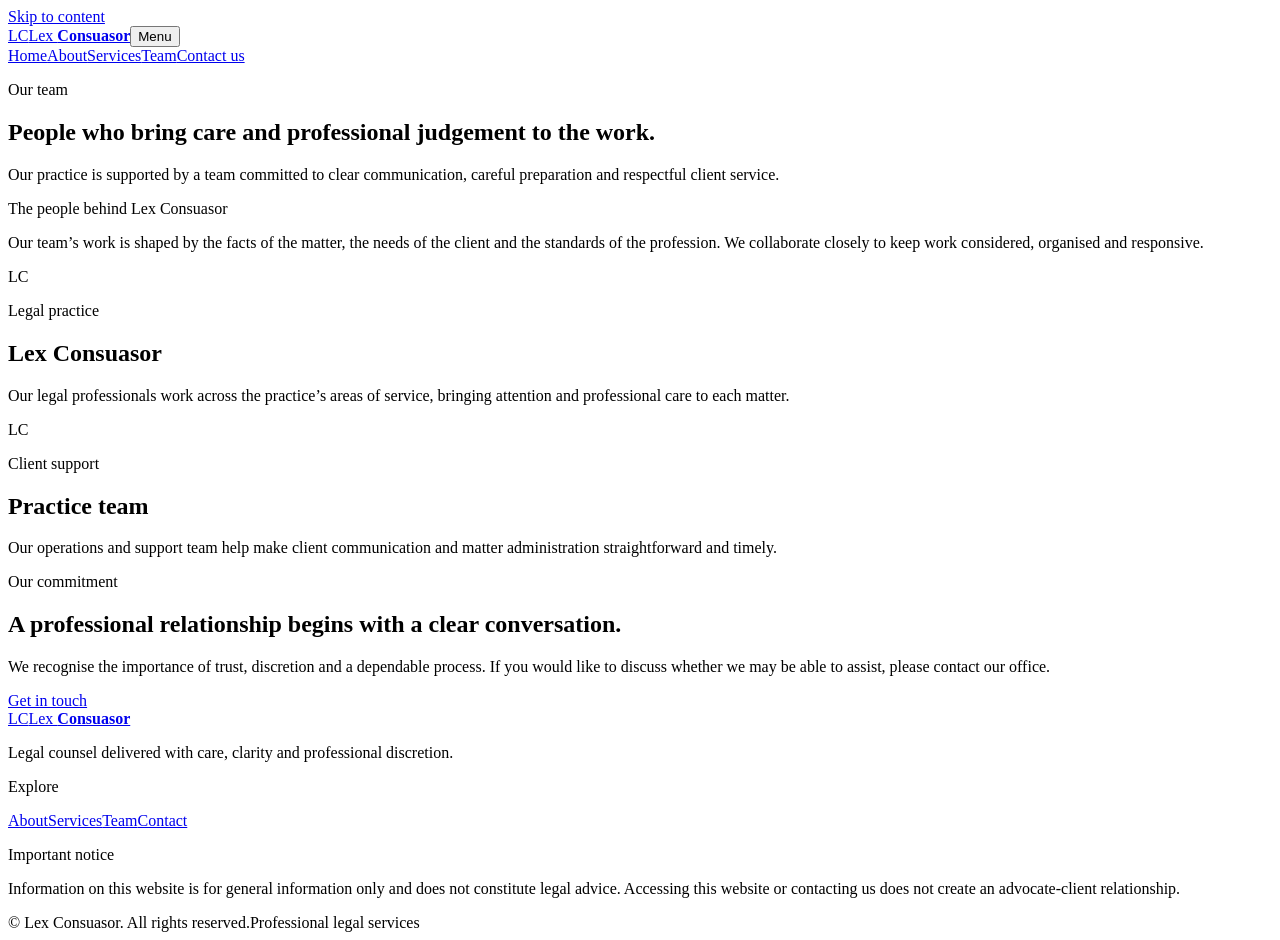
==== docs/team.html @ b461ad0e "Add files via upload" ====
<!doctype html>
<html lang="en">
  <head><meta charset="utf-8"><meta name="viewport" content="width=device-width, initial-scale=1"><meta name="description" content="The Lex Consuasor team."><title>Team | Lex Consuasor</title><link rel="preconnect" href="https://fonts.googleapis.com"><link rel="preconnect" href="https://fonts.gstatic.com" crossorigin><link href="https://fonts.googleapis.com/css2?family=DM+Sans:wght@400;500;600;700&family=Libre+Baskerville:wght@400;700&display=swap" rel="stylesheet"><link rel="stylesheet" href="assets/css/style.css"></head>
  <body><a class="skip-link" href="#main-content">Skip to content</a><header class="site-header"><div class="container header-inner"><a class="brand" href="index.html" aria-label="Lex Consuasor home"><span class="brand-mark">LC</span><span>Lex <strong>Consuasor</strong></span></a><button class="menu-toggle" type="button" aria-expanded="false" aria-controls="site-nav"><span></span><span></span><span></span><span class="sr-only">Menu</span></button><nav id="site-nav" class="site-nav" aria-label="Primary navigation"><a href="index.html">Home</a><a href="about.html">About</a><a href="services.html">Services</a><a class="active" aria-current="page" href="team.html">Team</a><a class="nav-contact" href="contact.html">Contact us</a></nav></div></header>
  <main id="main-content"><section class="page-hero"><div class="container narrow"><p class="eyebrow">Our team</p><h1>People who bring care and professional judgement to the work.</h1><p class="lede">Our practice is supported by a team committed to clear communication, careful preparation and respectful client service.</p></div></section><section class="section"><div class="container"><div class="team-intro"><p class="eyebrow">The people behind Lex Consuasor</p><p>Our team’s work is shaped by the facts of the matter, the needs of the client and the standards of the profession. We collaborate closely to keep work considered, organised and responsive.</p></div><div class="team-grid"><article class="team-card"><div class="team-monogram" aria-hidden="true">LC</div><div><p class="team-role">Legal practice</p><h2>Lex Consuasor</h2><p>Our legal professionals work across the practice’s areas of service, bringing attention and professional care to each matter.</p></div></article><article class="team-card"><div class="team-monogram" aria-hidden="true">LC</div><div><p class="team-role">Client support</p><h2>Practice team</h2><p>Our operations and support team help make client communication and matter administration straightforward and timely.</p></div></article></div></div></section><section class="section section-tint"><div class="container split-intro"><div><p class="eyebrow">Our commitment</p><h2>A professional relationship begins with a clear conversation.</h2></div><div><p>We recognise the importance of trust, discretion and a dependable process. If you would like to discuss whether we may be able to assist, please contact our office.</p><a class="button button-primary" href="contact.html">Get in touch</a></div></div></section></main>
  <footer class="site-footer"><div class="container footer-grid"><div><a class="brand brand-footer" href="index.html"><span class="brand-mark">LC</span><span>Lex <strong>Consuasor</strong></span></a><p class="footer-note">Legal counsel delivered with care, clarity and professional discretion.</p></div><div><p class="footer-label">Explore</p><a href="about.html">About</a><a href="services.html">Services</a><a href="team.html">Team</a><a href="contact.html">Contact</a></div><div><p class="footer-label">Important notice</p><p class="footer-note">Information on this website is for general information only and does not constitute legal advice. Accessing this website or contacting us does not create an advocate-client relationship.</p></div></div><div class="container footer-bottom"><span>© <span data-current-year></span> Lex Consuasor. All rights reserved.</span><span>Professional legal services</span></div></footer><script src="assets/js/main.js"></script></body>
</html>
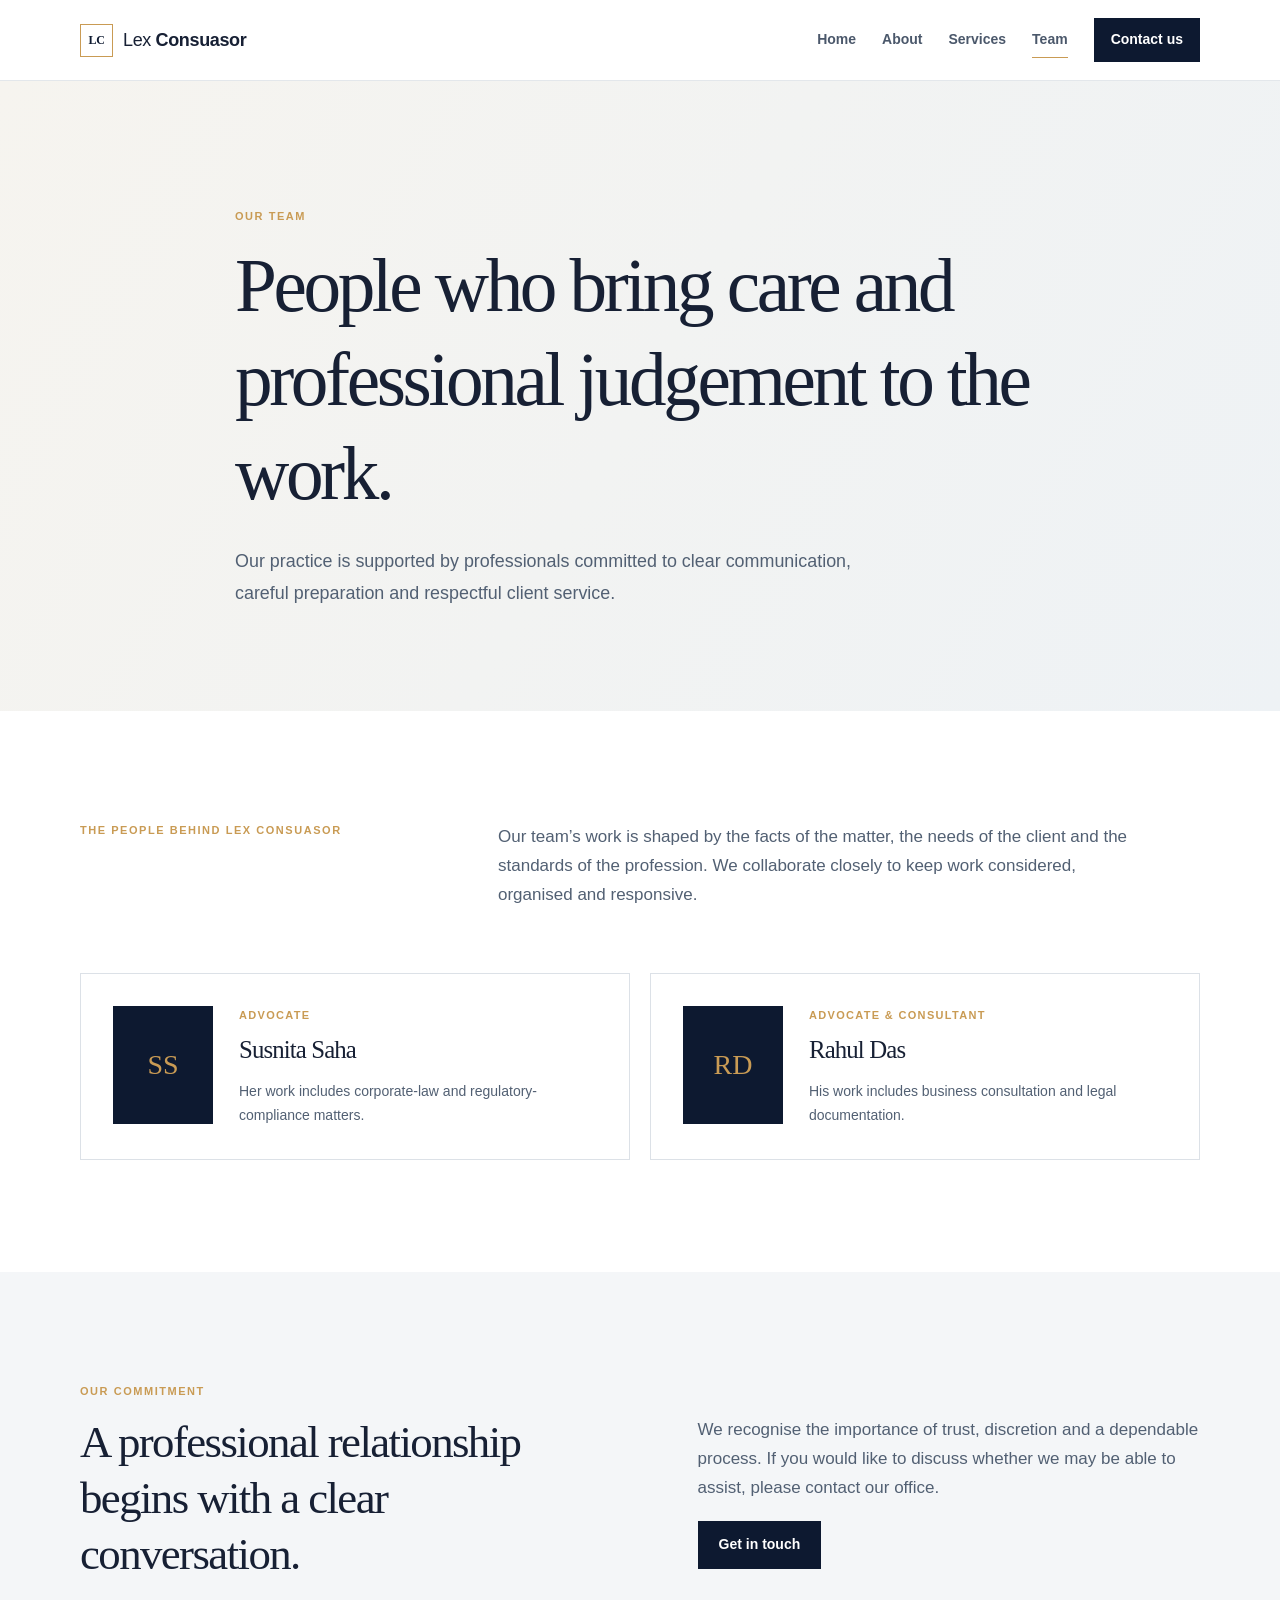
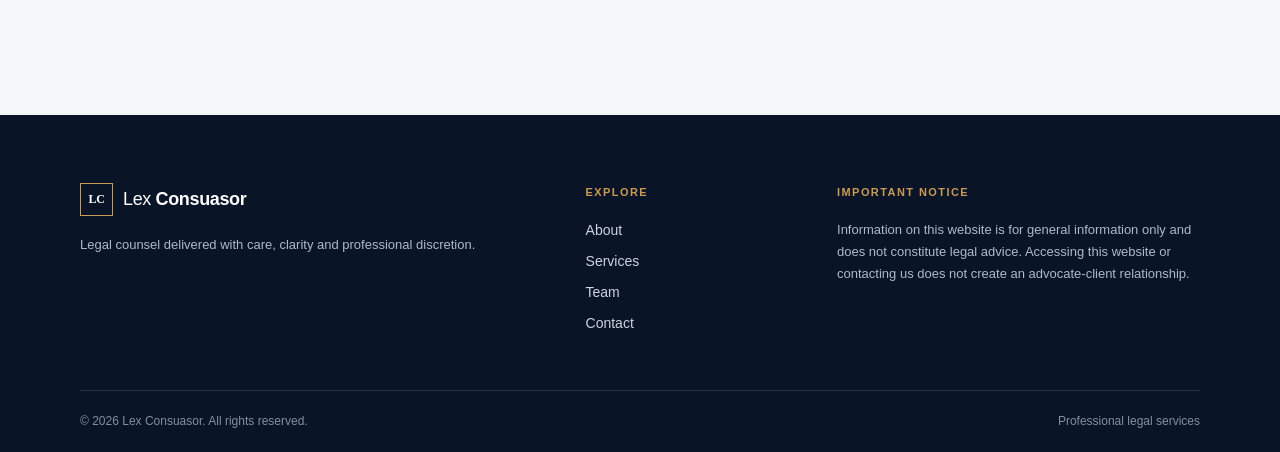
==== commit 960ca7ef: "Preserve team profiles in updated layout" ====
--- a/docs/team.html
+++ b/docs/team.html
@@ -1,7 +1,35 @@
 <!doctype html>
 <html lang="en">
-  <head><meta charset="utf-8"><meta name="viewport" content="width=device-width, initial-scale=1"><meta name="description" content="The Lex Consuasor team."><title>Team | Lex Consuasor</title><link rel="preconnect" href="https://fonts.googleapis.com"><link rel="preconnect" href="https://fonts.gstatic.com" crossorigin><link href="https://fonts.googleapis.com/css2?family=DM+Sans:wght@400;500;600;700&family=Libre+Baskerville:wght@400;700&display=swap" rel="stylesheet"><link rel="stylesheet" href="assets/css/style.css"></head>
-  <body><a class="skip-link" href="#main-content">Skip to content</a><header class="site-header"><div class="container header-inner"><a class="brand" href="index.html" aria-label="Lex Consuasor home"><span class="brand-mark">LC</span><span>Lex <strong>Consuasor</strong></span></a><button class="menu-toggle" type="button" aria-expanded="false" aria-controls="site-nav"><span></span><span></span><span></span><span class="sr-only">Menu</span></button><nav id="site-nav" class="site-nav" aria-label="Primary navigation"><a href="index.html">Home</a><a href="about.html">About</a><a href="services.html">Services</a><a class="active" aria-current="page" href="team.html">Team</a><a class="nav-contact" href="contact.html">Contact us</a></nav></div></header>
-  <main id="main-content"><section class="page-hero"><div class="container narrow"><p class="eyebrow">Our team</p><h1>People who bring care and professional judgement to the work.</h1><p class="lede">Our practice is supported by a team committed to clear communication, careful preparation and respectful client service.</p></div></section><section class="section"><div class="container"><div class="team-intro"><p class="eyebrow">The people behind Lex Consuasor</p><p>Our team’s work is shaped by the facts of the matter, the needs of the client and the standards of the profession. We collaborate closely to keep work considered, organised and responsive.</p></div><div class="team-grid"><article class="team-card"><div class="team-monogram" aria-hidden="true">LC</div><div><p class="team-role">Legal practice</p><h2>Lex Consuasor</h2><p>Our legal professionals work across the practice’s areas of service, bringing attention and professional care to each matter.</p></div></article><article class="team-card"><div class="team-monogram" aria-hidden="true">LC</div><div><p class="team-role">Client support</p><h2>Practice team</h2><p>Our operations and support team help make client communication and matter administration straightforward and timely.</p></div></article></div></div></section><section class="section section-tint"><div class="container split-intro"><div><p class="eyebrow">Our commitment</p><h2>A professional relationship begins with a clear conversation.</h2></div><div><p>We recognise the importance of trust, discretion and a dependable process. If you would like to discuss whether we may be able to assist, please contact our office.</p><a class="button button-primary" href="contact.html">Get in touch</a></div></div></section></main>
-  <footer class="site-footer"><div class="container footer-grid"><div><a class="brand brand-footer" href="index.html"><span class="brand-mark">LC</span><span>Lex <strong>Consuasor</strong></span></a><p class="footer-note">Legal counsel delivered with care, clarity and professional discretion.</p></div><div><p class="footer-label">Explore</p><a href="about.html">About</a><a href="services.html">Services</a><a href="team.html">Team</a><a href="contact.html">Contact</a></div><div><p class="footer-label">Important notice</p><p class="footer-note">Information on this website is for general information only and does not constitute legal advice. Accessing this website or contacting us does not create an advocate-client relationship.</p></div></div><div class="container footer-bottom"><span>© <span data-current-year></span> Lex Consuasor. All rights reserved.</span><span>Professional legal services</span></div></footer><script src="assets/js/main.js"></script></body>
+  <head>
+    <meta charset="utf-8">
+    <meta name="viewport" content="width=device-width, initial-scale=1">
+    <meta name="description" content="The people of Lex Consuasor.">
+    <title>Team | Lex Consuasor</title>
+    <link rel="preconnect" href="https://fonts.googleapis.com">
+    <link rel="preconnect" href="https://fonts.gstatic.com" crossorigin>
+    <link href="https://fonts.googleapis.com/css2?family=DM+Sans:wght@400;500;600;700&family=Libre+Baskerville:wght@400;700&display=swap" rel="stylesheet">
+    <link rel="stylesheet" href="assets/css/style.css">
+  </head>
+  <body>
+    <a class="skip-link" href="#main-content">Skip to content</a>
+    <header class="site-header">
+      <div class="container header-inner">
+        <a class="brand" href="index.html" aria-label="Lex Consuasor home"><span class="brand-mark">LC</span><span>Lex <strong>Consuasor</strong></span></a>
+        <button class="menu-toggle" type="button" aria-expanded="false" aria-controls="site-nav"><span></span><span></span><span></span><span class="sr-only">Menu</span></button>
+        <nav id="site-nav" class="site-nav" aria-label="Primary navigation">
+          <a href="index.html">Home</a><a href="about.html">About</a><a href="services.html">Services</a><a class="active" aria-current="page" href="team.html">Team</a><a class="nav-contact" href="contact.html">Contact us</a>
+        </nav>
+      </div>
+    </header>
+    <main id="main-content">
+      <section class="page-hero"><div class="container narrow"><p class="eyebrow">Our team</p><h1>People who bring care and professional judgement to the work.</h1><p class="lede">Our practice is supported by professionals committed to clear communication, careful preparation and respectful client service.</p></div></section>
+      <section class="section"><div class="container"><div class="team-intro"><p class="eyebrow">The people behind Lex Consuasor</p><p>Our team’s work is shaped by the facts of the matter, the needs of the client and the standards of the profession. We collaborate closely to keep work considered, organised and responsive.</p></div><div class="team-grid">
+        <article class="team-card"><div class="team-monogram" aria-hidden="true">SS</div><div><p class="team-role">Advocate</p><h2>Susnita Saha</h2><p>Her work includes corporate-law and regulatory-compliance matters.</p></div></article>
+        <article class="team-card"><div class="team-monogram" aria-hidden="true">RD</div><div><p class="team-role">Advocate &amp; consultant</p><h2>Rahul Das</h2><p>His work includes business consultation and legal documentation.</p></div></article>
+      </div></div></section>
+      <section class="section section-tint"><div class="container split-intro"><div><p class="eyebrow">Our commitment</p><h2>A professional relationship begins with a clear conversation.</h2></div><div><p>We recognise the importance of trust, discretion and a dependable process. If you would like to discuss whether we may be able to assist, please contact our office.</p><a class="button button-primary" href="contact.html">Get in touch</a></div></div></section>
+    </main>
+    <footer class="site-footer"><div class="container footer-grid"><div><a class="brand brand-footer" href="index.html"><span class="brand-mark">LC</span><span>Lex <strong>Consuasor</strong></span></a><p class="footer-note">Legal counsel delivered with care, clarity and professional discretion.</p></div><div><p class="footer-label">Explore</p><a href="about.html">About</a><a href="services.html">Services</a><a href="team.html">Team</a><a href="contact.html">Contact</a></div><div><p class="footer-label">Important notice</p><p class="footer-note">Information on this website is for general information only and does not constitute legal advice. Accessing this website or contacting us does not create an advocate-client relationship.</p></div></div><div class="container footer-bottom"><span>© <span data-current-year></span> Lex Consuasor. All rights reserved.</span><span>Professional legal services</span></div></footer>
+    <script src="assets/js/main.js"></script>
+  </body>
 </html>
--- a/docs/assets/css/style.css
+++ b/docs/assets/css/style.css
@@ -0,0 +1,72 @@
+:root {
+  --ink: #172034;
+  --navy: #0d1930;
+  --blue: #173a69;
+  --gold: #c99b54;
+  --mist: #f4f6f8;
+  --line: #dce1e7;
+  --copy: #526073;
+  --white: #fff;
+  --serif: "Libre Baskerville", Georgia, serif;
+  --sans: "DM Sans", Arial, sans-serif;
+}
+
+* { box-sizing: border-box; }
+html { scroll-behavior: smooth; }
+body { margin: 0; color: var(--ink); font: 400 16px/1.7 var(--sans); background: var(--white); }
+a { color: inherit; text-decoration: none; }
+button, input, textarea { font: inherit; }
+.container { width: min(1120px, calc(100% - 48px)); margin: 0 auto; }
+.narrow { max-width: 810px; }
+.sr-only { position: absolute; width: 1px; height: 1px; padding: 0; margin: -1px; overflow: hidden; clip: rect(0, 0, 0, 0); white-space: nowrap; border: 0; }
+.skip-link { position: absolute; left: 16px; top: -60px; z-index: 20; padding: 8px 14px; color: var(--white); background: var(--navy); border-radius: 4px; }
+.skip-link:focus { top: 12px; }
+
+.site-header { position: sticky; top: 0; z-index: 10; background: rgba(255,255,255,.97); border-bottom: 1px solid rgba(220,225,231,.8); backdrop-filter: blur(8px); }
+.header-inner { min-height: 80px; display: flex; align-items: center; justify-content: space-between; gap: 28px; }
+.brand { display: inline-flex; align-items: center; gap: 10px; font-size: 18px; font-weight: 500; letter-spacing: -.02em; white-space: nowrap; }
+.brand strong { font-weight: 700; }
+.brand-mark { display: grid; width: 33px; height: 33px; place-items: center; font: 700 12px/1 var(--serif); color: var(--navy); border: 1px solid var(--gold); }
+.site-nav { display: flex; align-items: center; gap: 26px; font-size: 14px; font-weight: 600; color: #4b586b; }
+.site-nav > a { position: relative; padding: 8px 0; }
+.site-nav > a:not(.nav-contact)::after { content: ""; position: absolute; left: 0; right: 0; bottom: 2px; height: 1px; background: var(--gold); transform: scaleX(0); transition: transform .2s; }
+.site-nav > a:hover::after, .site-nav > a.active:not(.nav-contact)::after { transform: scaleX(1); }
+.nav-contact { color: var(--white); padding: 10px 17px !important; background: var(--navy); transition: background .2s; }
+.nav-contact:hover, .nav-contact.active { background: var(--blue); }
+.menu-toggle { display: none; padding: 8px; background: none; border: 0; cursor: pointer; }
+.menu-toggle span:not(.sr-only) { display: block; width: 22px; height: 2px; margin: 4px 0; background: var(--navy); }
+
+h1, h2, h3, p { margin-top: 0; }
+h1, h2, h3 { font-family: var(--serif); font-weight: 400; line-height: 1.25; }
+h1 { max-width: 800px; margin-bottom: 25px; font-size: clamp(2.5rem, 6vw, 4.7rem); letter-spacing: -.045em; }
+h2 { margin-bottom: 20px; font-size: clamp(1.75rem, 3.8vw, 2.8rem); letter-spacing: -.035em; }
+h3 { margin-bottom: 12px; font-size: 1.35rem; }
+p { margin-bottom: 18px; color: var(--copy); }
+.lede { max-width: 660px; font-size: 1.12rem; line-height: 1.75; }
+.eyebrow { margin-bottom: 16px; color: var(--gold); font-size: 11px; font-weight: 700; letter-spacing: .14em; line-height: 1.3; text-transform: uppercase; }
+.text-link { display: inline-flex; align-items: center; gap: 8px; color: var(--blue); font-size: 14px; font-weight: 700; }
+.text-link span { font-size: 20px; line-height: .7; transition: transform .2s; }.text-link:hover span { transform: translateX(4px); }
+.button { display: inline-flex; justify-content: center; align-items: center; min-height: 48px; padding: 11px 21px; font-size: 14px; font-weight: 700; transition: background .2s, color .2s, transform .2s; }
+.button:hover { transform: translateY(-1px); }.button-primary { color: var(--white); background: var(--navy); }.button-primary:hover { background: var(--blue); }.button-light { color: var(--navy); background: var(--white); }.button-light:hover { background: #e8edf2; }
+
+.hero { padding: clamp(78px, 11vw, 140px) 0 clamp(78px, 10vw, 130px); background: linear-gradient(120deg, #f6f4ef 0%, #eef2f5 100%); }
+.hero-grid { display: grid; grid-template-columns: minmax(0, 1.35fr) minmax(280px, .65fr); align-items: end; gap: 60px; }
+.button-row { display: flex; flex-wrap: wrap; align-items: center; gap: 22px; margin-top: 34px; }
+.hero-panel { position: relative; padding: 36px; color: var(--white); background: var(--navy); overflow: hidden; }.hero-panel::after { content: ""; position: absolute; right: -62px; bottom: -80px; width: 220px; height: 220px; border: 1px solid rgba(201,155,84,.4); border-radius: 50%; }.panel-kicker { color: var(--gold); font-size: 11px; font-weight: 700; letter-spacing: .13em; text-transform: uppercase; }.hero-panel blockquote { position: relative; z-index: 1; margin: 22px 0 28px; font: 400 1.35rem/1.65 var(--serif); }.hero-panel p:last-child { position: relative; z-index: 1; margin: 0; color: #cfd7e2; font-size: 14px; }.panel-line { width: 42px; height: 1px; margin-bottom: 19px; background: var(--gold); }
+.section { padding: clamp(65px, 9vw, 112px) 0; }.section-tint { background: var(--mist); }.intro-section { padding-bottom: clamp(70px, 10vw, 130px); }.split-intro { display: grid; grid-template-columns: 1fr 1fr; gap: clamp(40px, 9vw, 150px); }.split-intro > div:last-child { padding-top: 32px; }.split-intro > div:last-child p { max-width: 510px; font-size: 17px; }
+.section-heading { display: flex; align-items: end; justify-content: space-between; gap: 30px; margin-bottom: 44px; }.section-heading h2 { margin-bottom: 0; }.service-grid { display: grid; grid-template-columns: repeat(3, 1fr); gap: 18px; }.service-card { padding: 31px; background: var(--white); border: 1px solid var(--line); }.number { display: block; margin-bottom: 44px; color: var(--gold); font-size: 12px; font-weight: 700; }.service-card p { margin-bottom: 0; font-size: 14px; }
+.values-section { background: var(--navy); }.values-section .eyebrow { color: var(--gold); }.values-grid { display: grid; grid-template-columns: repeat(3, 1fr); gap: 38px; margin-top: 42px; }.values-grid > div { padding-right: 28px; border-right: 1px solid rgba(255,255,255,.16); }.values-grid > div:last-child { border: 0; }.values-grid span { color: var(--gold); font-size: 12px; font-weight: 700; }.values-grid h3 { margin-top: 27px; color: var(--white); }.values-grid p { color: #b9c5d3; font-size: 14px; }
+.cta-section { padding: clamp(54px, 7vw, 83px) 0; background: var(--gold); }.cta-inner { display: flex; align-items: center; justify-content: space-between; gap: 35px; }.cta-section .eyebrow { color: var(--navy); }.cta-section h2 { margin-bottom: 12px; color: var(--navy); }.cta-section p:not(.eyebrow) { margin: 0; color: #3f3221; }
+
+.page-hero { padding: clamp(78px, 10vw, 132px) 0 clamp(64px, 8vw, 104px); background: linear-gradient(120deg, #f6f4ef 0%, #eef2f5 100%); }.page-hero .lede { margin-bottom: 0; }.service-list { max-width: 920px; }.service-list article { display: grid; grid-template-columns: 72px 1fr; gap: 26px; padding: 36px 0; border-top: 1px solid var(--line); }.service-list article:last-child { border-bottom: 1px solid var(--line); }.service-list article > span { color: var(--gold); font-size: 12px; font-weight: 700; }.service-list h2 { margin-bottom: 11px; font-size: clamp(1.38rem, 2.6vw, 2rem); }.service-list p { max-width: 650px; margin: 0; }
+.team-intro { display: grid; grid-template-columns: .7fr 1.3fr; gap: 40px; margin-bottom: 45px; }.team-intro p:last-child { max-width: 650px; font-size: 17px; }.team-grid { display: grid; grid-template-columns: repeat(2, 1fr); gap: 20px; }.team-card { display: grid; grid-template-columns: 100px 1fr; gap: 26px; padding: 32px; border: 1px solid var(--line); }.team-monogram { display: grid; width: 100px; height: 118px; place-items: center; color: var(--gold); background: var(--navy); font: 400 28px var(--serif); }.team-role { margin-bottom: 10px; color: var(--gold); font-size: 11px; font-weight: 700; letter-spacing: .12em; text-transform: uppercase; }.team-card h2 { margin-bottom: 14px; font-size: 1.55rem; }.team-card p:last-child { margin: 0; font-size: 14px; }
+.contact-grid { display: grid; grid-template-columns: .85fr 1.15fr; gap: clamp(45px, 9vw, 128px); }.contact-notice { margin-top: 34px; padding: 22px; background: var(--mist); border-left: 3px solid var(--gold); }.contact-notice strong { display: block; margin-bottom: 8px; }.contact-notice p, .form-note { margin: 0; font-size: 13px; }.contact-form { display: grid; gap: 19px; }.form-row { display: grid; grid-template-columns: 1fr 1fr; gap: 16px; }.contact-form label { color: var(--ink); font-size: 14px; font-weight: 600; }.contact-form label span { color: var(--copy); font-weight: 400; }.contact-form input, .contact-form textarea { display: block; width: 100%; margin-top: 7px; padding: 12px; color: var(--ink); background: var(--white); border: 1px solid #bfc8d3; border-radius: 0; outline-offset: 2px; }.contact-form textarea { resize: vertical; }.contact-form input:focus, .contact-form textarea:focus { border-color: var(--blue); outline: 1px solid var(--blue); }.contact-form .button { justify-self: start; border: 0; cursor: pointer; }
+
+.site-footer { padding: 68px 0 0; color: #cbd4df; background: #0a1427; }.footer-grid { display: grid; grid-template-columns: 1.2fr .5fr 1fr; gap: 70px; padding-bottom: 55px; }.brand-footer { color: var(--white); }.brand-footer .brand-mark { color: var(--white); }.footer-note { margin-top: 18px; color: #aeb9c9; font-size: 13px; line-height: 1.7; }.footer-grid > div:nth-child(2) { display: grid; align-content: start; gap: 7px; font-size: 14px; }.footer-grid a:not(.brand):hover { color: var(--gold); }.footer-label { margin-bottom: 11px; color: var(--gold); font-size: 11px; font-weight: 700; letter-spacing: .13em; text-transform: uppercase; }.footer-bottom { display: flex; justify-content: space-between; gap: 18px; padding: 20px 0; color: #8290a3; border-top: 1px solid rgba(255,255,255,.12); font-size: 12px; }
+
+@media (max-width: 760px) {
+  .container { width: min(100% - 36px, 1120px); }.header-inner { min-height: 68px; }.menu-toggle { display: block; }.site-nav { position: absolute; top: 68px; left: 0; right: 0; display: none; align-items: stretch; gap: 0; padding: 12px 18px 20px; background: var(--white); border-bottom: 1px solid var(--line); box-shadow: 0 10px 18px rgba(13,25,48,.08); }.site-nav.is-open { display: flex; }.site-nav > a { padding: 12px 4px; }.site-nav > a:not(.nav-contact)::after { display: none; }.nav-contact { margin-top: 8px; text-align: center; }.hero-grid, .split-intro, .team-intro, .contact-grid { grid-template-columns: 1fr; }.hero-grid { gap: 42px; }.hero-panel { max-width: 430px; }.split-intro > div:last-child { padding-top: 0; }.section-heading, .cta-inner { align-items: flex-start; flex-direction: column; }.service-grid, .values-grid { grid-template-columns: 1fr; }.values-grid { gap: 25px; }.values-grid > div { padding: 0 0 25px; border-right: 0; border-bottom: 1px solid rgba(255,255,255,.16); }.values-grid > div:last-child { padding-bottom: 0; }.service-card .number { margin-bottom: 28px; }.team-intro { gap: 8px; }.team-grid { grid-template-columns: 1fr; }.footer-grid { grid-template-columns: 1fr; gap: 35px; }.footer-bottom { flex-direction: column; }.form-row { grid-template-columns: 1fr; }
+}
+
+@media (max-width: 430px) { h1 { font-size: 2.25rem; }.hero-panel { padding: 26px; }.team-card { grid-template-columns: 1fr; }.team-monogram { height: 82px; width: 82px; }.service-list article { grid-template-columns: 42px 1fr; gap: 16px; }.button-row { align-items: flex-start; flex-direction: column; gap: 16px; } }
+
